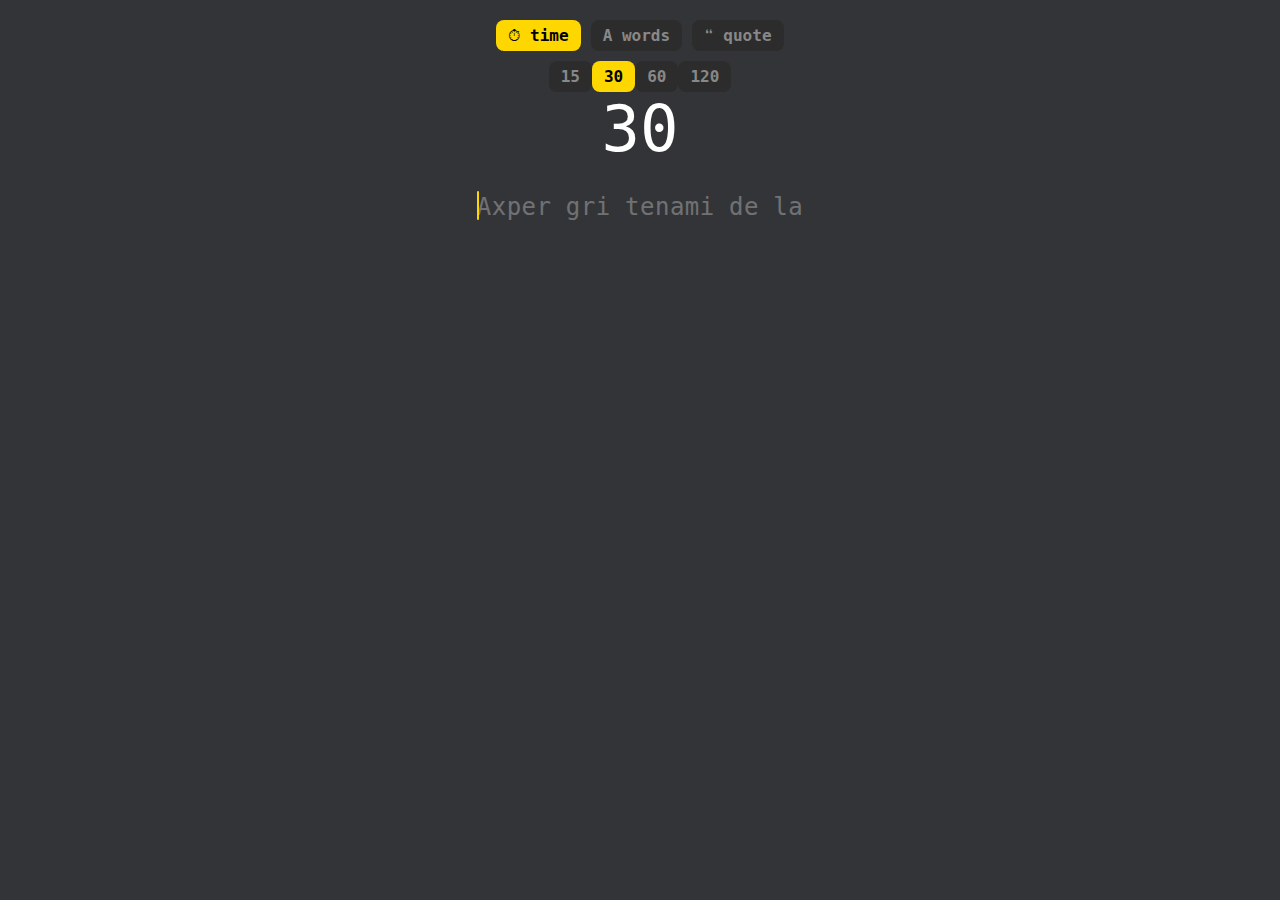
==== index.html @ 045a9df2 "new test 5" ====
<!DOCTYPE html>
<html lang="en">

<head>
  <meta charset="UTF-8" />
  <meta name="viewport" content="width=device-width, initial-scale=1.0" />
  <title>Typing Trainer</title>
  <link rel="stylesheet" href="style.css" />
</head>

<body>
  <!-- Панель переключения режимов -->
  <div id="gameModes">
    <button data-mode="time" class="active">⏱ time</button>
    <button data-mode="words">A words</button>
    <button data-mode="quote">❝ quote</button>
  </div>

  <div id="modeOptions">
    <!-- опции будут добавляться JS'ом -->
  </div>

  <div id="timer">30</div>
  <div id="text"></div>

  <!-- Обёртка для скрытого contenteditable -->
  <div id="inputWrapper">
    <div id="hiddenInput" contenteditable="true" autocapitalize="off" autocorrect="off" spellcheck="false">
    </div>
  </div>

  <div id="resultPanel" style="display:none;">
    <div id="resultContent">
      <h2>Результат</h2>
      <!-- Добавляем элемент для отображения результата -->
      <div id="resultSymbol"></div>
      <p id="wpmValue">WPM: 0</p>
      <p id="accValue">Accuracy: 0%</p>
      <p id="timeValue">Time: 0s</p>
      <button id="closeResultBtn">Закрыть</button>
    </div>
  </div>
  
  <div id="cursor"></div>

  <script src="script.js"></script>
</body>

</html>
---- style.css ----
body {
    margin: 0;
    background: #323437;
    color: #fff;
    font-family: "Roboto Mono", monospace;
    display: flex;
    flex-direction: column;
    align-items: center;
    padding: 20px;
    height: 100vh;
    box-sizing: border-box;
  }
  
  body.noscroll {
    overflow: hidden;
    position: fixed;
    width: 100%;
  }
  
  /* Панель режимов */
  #gameModes {
    display: flex;
    gap: 10px;
    justify-content: center;
    margin-bottom: 10px;
    flex-wrap: wrap;
  }
  
  #gameModes button,
  #modeOptions button {
    background: #2c2c2c;
    color: #888;
    font-family: inherit;
    font-size: 1rem;
    font-weight: 550;
    padding: 6px 12px;
    border: none;
    border-radius: 8px;
    cursor: pointer;
    transition: background 0.2s, color 0.2s;
  }

  #cursor {
    position: fixed;
    width: 2px;
    height: 1.2em;
    background-color: #FFD700;
    animation: blink 1s steps(1) infinite;
    z-index: 10000;
    border-radius: 2px;
    pointer-events: none;
    display: none;
  }
  
  #gameModes button.active,
  #modeOptions button.active {
    background: #FFD700;
    color: #000;
  }
  
  /* Таймер */
  #timer {
    font-size: clamp(2rem, 5vw, 4rem);
    margin-bottom: 20px;
    user-select: none;
  }
  
  /* Контейнер для текста */
  #text {
    font-size: 24px;           /* фиксированный размер (можно заменить на clamp(), если необходимо) */
    line-height: 1.2;          /* фиксированный межстрочный интервал */
    max-width: 60ch;           /* ширина около 60 символов */
    margin: 0 auto;
    padding: 0 50px;
    text-align: left;
    letter-spacing: 0.03em;
    white-space: normal;
    word-break: break-word;
  }
  
  /* Контейнер для слова */
  .wordContainer {
    display: inline-block;
  }
  
  .letter {
    display: inline-block;
    position: relative;
    font-size: inherit;
    line-height: 1.2em;   /* фиксированная высота строки */
    height: 1.2em;        /* фиксированная высота блока */
    letter-spacing: 0.02em;
    transition: all 0.2s;
    opacity: 0.3;
  }
  
  
 
  /* Состояния букв */
  .letter.correct {
    opacity: 1;
    color: white;
  }
  
  .letter.incorrect {
    opacity: 1;
    color: red;
  }
  
  .letter.pending {
    opacity: 0.3;
  }
  
  /* Для пробелов задаем минимальную ширину и те же размеры */
.letter.space {
    min-width: 0.6em;
    line-height: 0.5em;
    height: 1.2em;
  }

  /* Анимация мигания: можно настроить по вкусу */
  @keyframes blink {
    0% { opacity: 1; }
    50% { opacity: 0; }
    100% { opacity: 1; }
  }
  /* Стили для обёртки скрытого input-а */
  #inputWrapper {
    position: fixed;
    top: -9999px;  /* перемещаем за пределы экрана */
    left: -9999px;
    z-index: -100;
    width: 2px;
    height: 2px;
    overflow: hidden;
  }
  
  /* Скрытый input: contenteditable */
  #hiddenInput {
    width: 2px;
    height: 2px;
    opacity: 0.01; /* немного видно, чтобы iOS позволял фокус */
    color: transparent;
    background: transparent;
    caret-color: transparent;
    white-space: nowrap;
  }
  
  /* Стили для панели результата */
  #resultPanel {
    position: fixed;
    top: 0;
    left: 0;
    width: 100%;
    height: 100%;
    background: rgba(0, 0, 0, 0.6);
    display: flex;
    align-items: center;
    justify-content: center;
    z-index: 99999;
  }
  
  #resultContent {
    background: #2c2c2c;
    color: #fff;
    padding: 20px 30px;
    border-radius: 10px;
    max-width: 400px;
    width: 90%;
    text-align: center;
  }
  
  #resultContent h2 {
    margin: 0 0 15px;
  }
  
  #resultContent p {
    margin: 10px 0;
  }
  
  #closeResultBtn {
    background: #FFD700;
    color: #000;
    font-size: 1rem;
    border: none;
    border-radius: 6px;
    padding: 8px 16px;
    cursor: pointer;
    margin-top: 10px;
  }
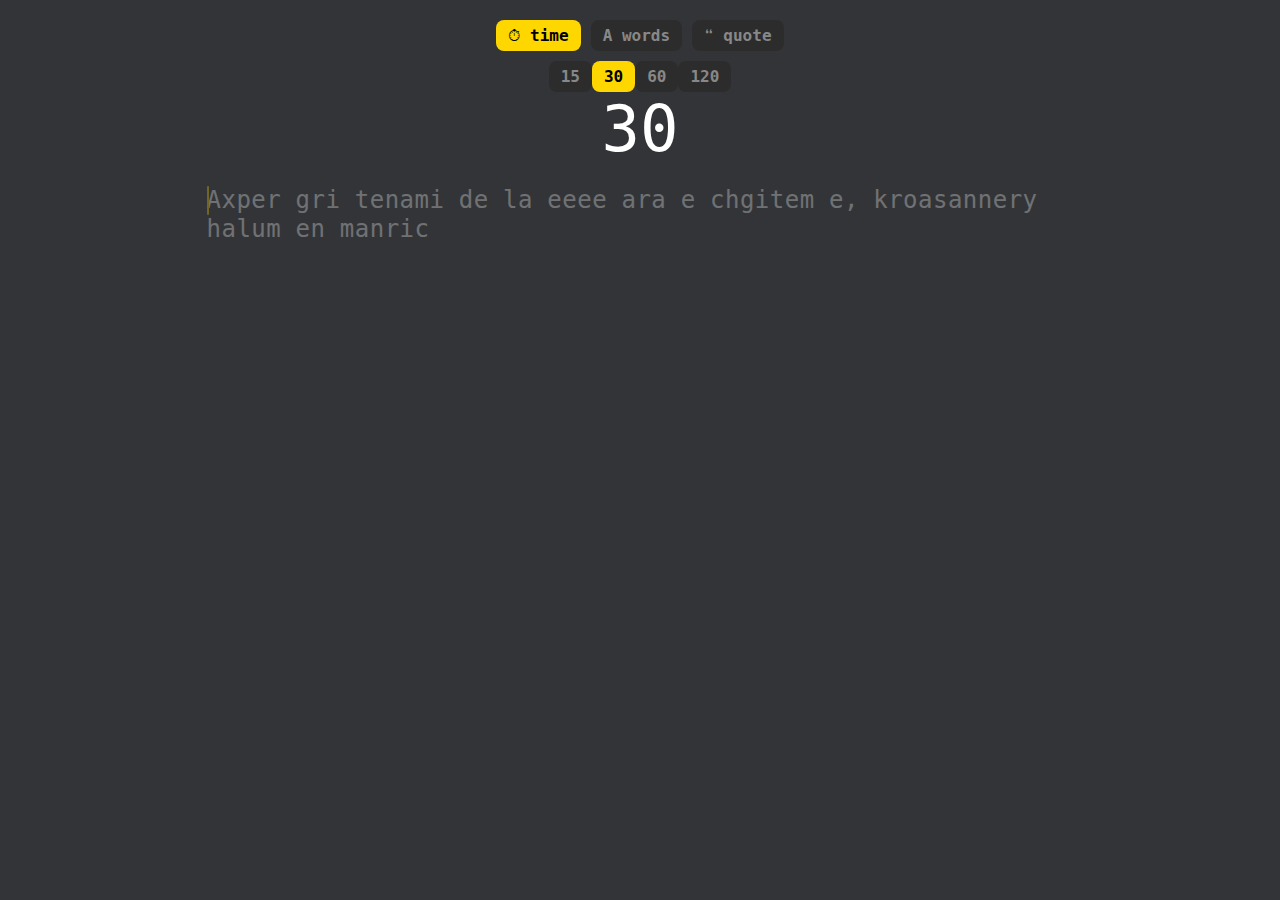
==== commit 21d3f93b: "new test 5" ====
--- a/index.html
+++ b/index.html
@@ -41,7 +41,7 @@
     </div>
   </div>
   
-  <div id="cursor"></div>
+  <!-- <div id="cursor"></div> -->
 
   <script src="script.js"></script>
 </body>
--- a/style.css
+++ b/style.css
@@ -87,14 +87,12 @@
     display: inline-block;
     position: relative;
     font-size: inherit;
-    line-height: 1.2em;   /* фиксированная высота строки */
-    height: 1.2em;        /* фиксированная высота блока */
+    line-height: 1.2em;
+    height: 1.2em;
     letter-spacing: 0.02em;
-    transition: all 0.2s;
     opacity: 0.3;
-  }
-  
-  
+    vertical-align: bottom; /* добавь и сюда — равняет ВСЁ по низу */
+  }
  
   /* Состояния букв */
   .letter.correct {
@@ -111,12 +109,15 @@
     opacity: 0.3;
   }
   
-  /* Для пробелов задаем минимальную ширину и те же размеры */
-.letter.space {
+  .letter.space {
+    display: inline-block;
     min-width: 0.6em;
-    line-height: 0.5em;
-    height: 1.2em;
-  }
+    height: 1.2em;
+    line-height: 1.2em;
+    vertical-align: bottom; /* <— ключ! выравнивание по нижней линии */
+    position: relative;
+  }
+  
 
   /* Анимация мигания: можно настроить по вкусу */
   @keyframes blink {
@@ -188,4 +189,17 @@
     cursor: pointer;
     margin-top: 10px;
   }
+  
+  .letter.active::after {
+    content: '';
+    position: absolute;
+    left: 0;
+    top: 0;
+    width: 2px;
+    height: 1.2em;
+    background-color: #FFD700;
+    animation: blink 1s steps(1) infinite;
+    border-radius: 2px;
+    pointer-events: none;
+  }
   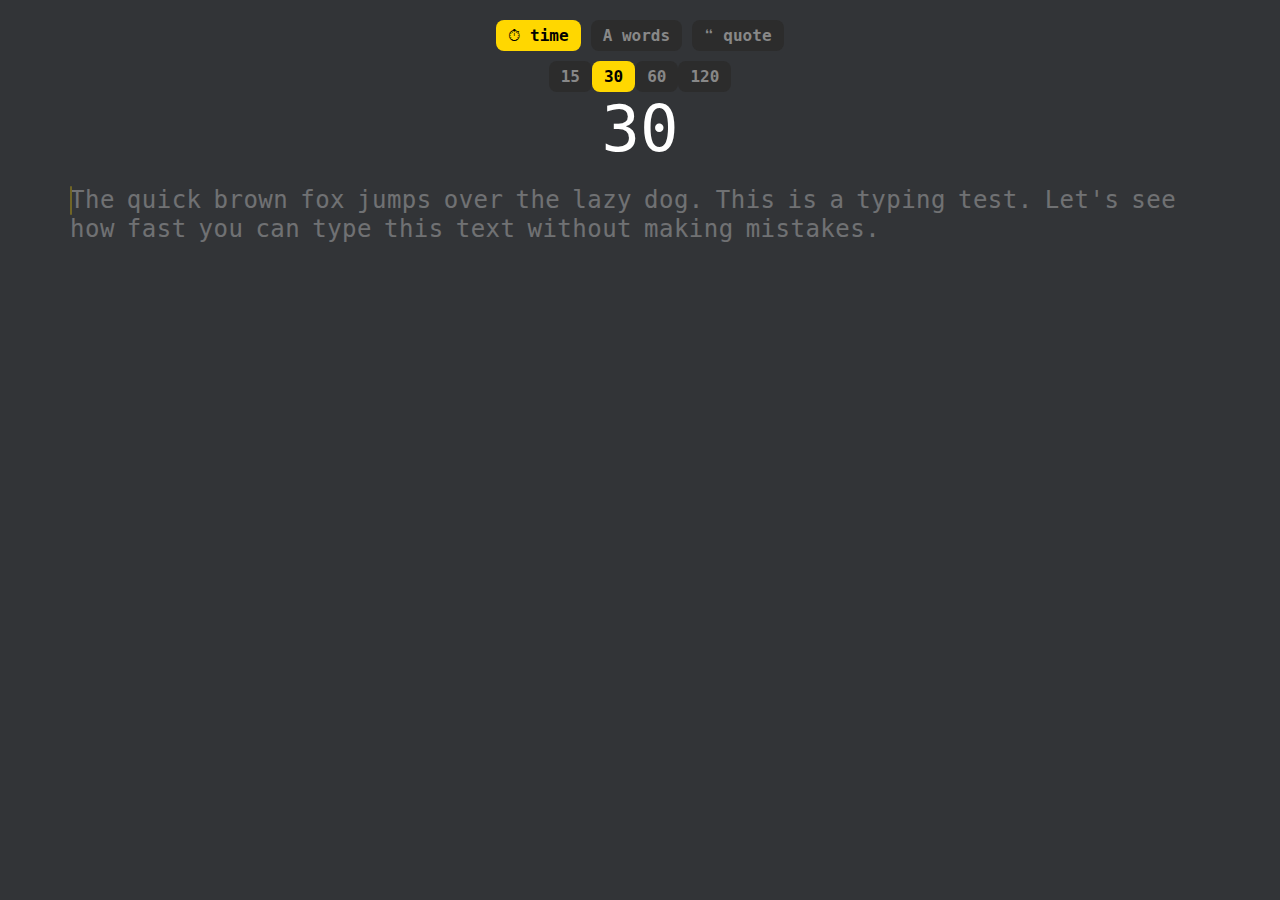
==== commit 30063d77: "new test 5" ====
--- a/index.html
+++ b/index.html
@@ -32,13 +32,15 @@
   <div id="resultPanel" style="display:none;">
     <div id="resultContent">
       <h2>Результат</h2>
-      <!-- Добавляем элемент для отображения результата -->
+      <!-- Добавляем элемент для отображения результата символа (✅ или ❌) -->
       <div id="resultSymbol"></div>
       <p id="wpmValue">WPM: 0</p>
       <p id="accValue">Accuracy: 0%</p>
+      <p id="errorValue">Errors: 0</p>  <!-- Добавили счётчик ошибок -->
       <p id="timeValue">Time: 0s</p>
       <button id="closeResultBtn">Закрыть</button>
     </div>
+    
   </div>
   
   <!-- <div id="cursor"></div> -->
--- a/style.css
+++ b/style.css
@@ -67,16 +67,17 @@
   
   /* Контейнер для текста */
   #text {
-    font-size: 24px;           /* фиксированный размер (можно заменить на clamp(), если необходимо) */
-    line-height: 1.2;          /* фиксированный межстрочный интервал */
-    max-width: 60ch;           /* ширина около 60 символов */
+    font-size: 24px;
+    line-height: 1.2;
+    max-width: 100%;
     margin: 0 auto;
     padding: 0 50px;
     text-align: left;
     letter-spacing: 0.03em;
-    white-space: normal;
-    word-break: break-word;
-  }
+    white-space: pre-wrap; /* Сохраняет пробелы и переносы строк */
+    overflow-wrap: break-word; /* Переносит длинные слова */
+    word-break: break-word; /* Совместимость с другими браузерами */
+}
   
   /* Контейнер для слова */
   .wordContainer {
@@ -110,14 +111,15 @@
   }
   
   .letter.space {
-    display: inline-block;
-    min-width: 0.6em;
-    height: 1.2em;
-    line-height: 1.2em;
-    vertical-align: bottom; /* <— ключ! выравнивание по нижней линии */
+    display: inline-block; /* чтобы элемент занимал собственное пространство */
+    min-width: 0.5em;      /* задаёт минимальную ширину для пробела */
+    height: 1.2em;         /* та же высота, что и у букв */
+    line-height: 1.2em;     /* чтобы текст внутри (если отображается символ) был выровнен */
+    vertical-align: bottom; 
     position: relative;
-  }
-  
+    white-space: nowrap;   /* запрещает перенос строки внутри элемента */
+    overflow: hidden;      /* убираем артефакты */
+}
 
   /* Анимация мигания: можно настроить по вкусу */
   @keyframes blink {
@@ -202,4 +204,8 @@
     border-radius: 2px;
     pointer-events: none;
   }
-  +  
+  .wordGroup {
+    display: inline-block;
+    /* white-space: nowrap; <-- уже в JS, на всякий случай можно продублировать */
+  }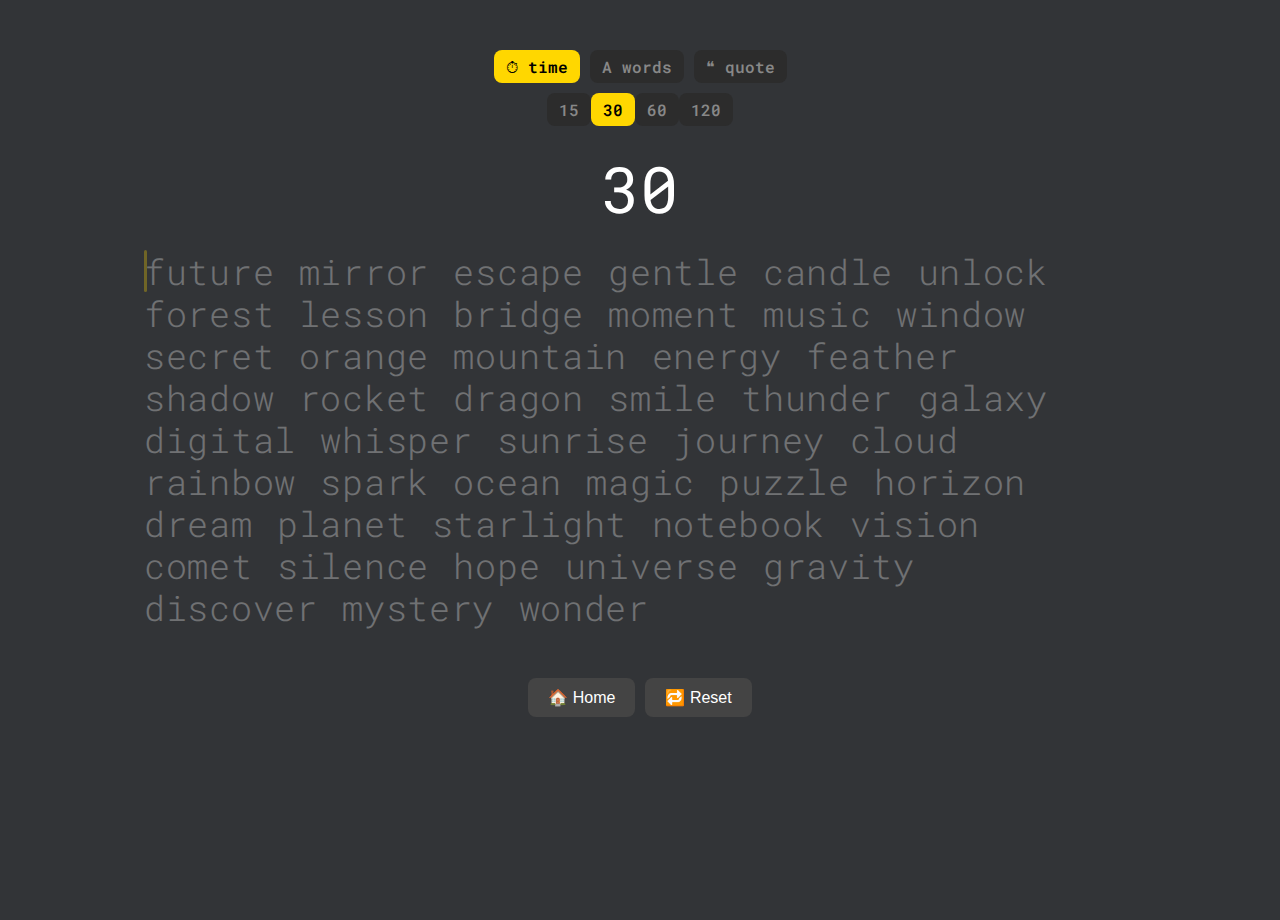
==== commit 9684833e: "anush tesqi 1" ====
--- a/index.html
+++ b/index.html
@@ -2,6 +2,9 @@
 <html lang="en">
 
 <head>
+  <link rel="preconnect" href="https://fonts.googleapis.com">
+<link rel="preconnect" href="https://fonts.gstatic.com" crossorigin>
+<link href="https://fonts.googleapis.com/css2?family=Roboto+Mono:ital,wght@0,100..700;1,100..700&display=swap" rel="stylesheet">
   <meta charset="UTF-8" />
   <meta name="viewport" content="width=device-width, initial-scale=1.0" />
   <title>Typing Trainer</title>
@@ -10,14 +13,16 @@
 
 <body>
   <!-- Панель переключения режимов -->
-  <div id="gameModes">
-    <button data-mode="time" class="active">⏱ time</button>
-    <button data-mode="words">A words</button>
-    <button data-mode="quote">❝ quote</button>
-  </div>
+  <div id="modePanel">
+    <div id="gameModes">
+      <button data-mode="time" class="active">⏱ time</button>
+      <button data-mode="words">A words</button>
+      <button data-mode="quote">❝ quote</button>
+    </div>
 
-  <div id="modeOptions">
-    <!-- опции будут добавляться JS'ом -->
+    <div id="modeOptions">
+      <!-- опции будут добавляться JS'ом -->
+    </div>
   </div>
 
   <div id="timer">30</div>
@@ -31,19 +36,22 @@
 
   <div id="resultPanel" style="display:none;">
     <div id="resultContent">
-      <h2>Результат</h2>
+      <h2>Result</h2>
       <!-- Добавляем элемент для отображения результата символа (✅ или ❌) -->
       <div id="resultSymbol"></div>
       <p id="wpmValue">WPM: 0</p>
       <p id="accValue">Accuracy: 0%</p>
       <p id="errorValue">Errors: 0</p>  <!-- Добавили счётчик ошибок -->
       <p id="timeValue">Time: 0s</p>
-      <button id="closeResultBtn">Закрыть</button>
+      <button id="closeResultBtn">Close</button>
     </div>
     
   </div>
   
-  <!-- <div id="cursor"></div> -->
+  <div id="bottomControls">
+    <button id="homeBtn">🏠 Home</button>
+    <button id="resetBtn">🔁 Reset</button>
+  </div>
 
   <script src="script.js"></script>
 </body>
--- a/style.css
+++ b/style.css
@@ -2,12 +2,13 @@
     margin: 0;
     background: #323437;
     color: #fff;
-    font-family: "Roboto Mono", monospace;
+    font-family: "Roboto Mono", "Roboto Mono", "Vazirmatn", monospace;
     display: flex;
     flex-direction: column;
     align-items: center;
     padding: 20px;
     height: 100vh;
+    margin-bottom: 20px;
     box-sizing: border-box;
   }
   
@@ -30,7 +31,7 @@
   #modeOptions button {
     background: #2c2c2c;
     color: #888;
-    font-family: inherit;
+    font-family: "Roboto Mono", "Roboto Mono", "Vazirmatn", monospace;
     font-size: 1rem;
     font-weight: 550;
     padding: 6px 12px;
@@ -39,6 +40,18 @@
     cursor: pointer;
     transition: background 0.2s, color 0.2s;
   }
+  
+  #modePanel {
+    display: flex;
+    flex-direction: column;
+    align-items: center;
+    justify-content: center;
+    gap: 5x; /* расстояние между блоками */
+    margin-top: 30px;
+    margin-bottom: 20px;
+    text-align: center;
+  }
+  
 
   #cursor {
     position: fixed;
@@ -67,12 +80,17 @@
   
   /* Контейнер для текста */
   #text {
-    font-size: 24px;
+    font-family: "Roboto Mono", monospace;
+    font-optical-sizing: auto;
+    font-weight: 300;
+    font-style: normal;
+    font-size: 35px;
     line-height: 1.2;
-    max-width: 100%;
+    max-width: 80%;
     margin: 0 auto;
     padding: 0 50px;
     text-align: left;
+    margin-bottom: 30px;
     letter-spacing: 0.03em;
     white-space: pre-wrap; /* Сохраняет пробелы и переносы строк */
     overflow-wrap: break-word; /* Переносит длинные слова */
@@ -98,11 +116,13 @@
   /* Состояния букв */
   .letter.correct {
     opacity: 1;
+    transition: color 0.3s ease, opacity 0.3s ease;
     color: white;
   }
   
   .letter.incorrect {
     opacity: 1;
+    transition: color 0.3s ease, opacity 0.3s ease;
     color: red;
   }
   
@@ -112,7 +132,7 @@
   
   .letter.space {
     display: inline-block; /* чтобы элемент занимал собственное пространство */
-    min-width: 0.5em;      /* задаёт минимальную ширину для пробела */
+    min-width: 0.7em;      /* задаёт минимальную ширину для пробела */
     height: 1.2em;         /* та же высота, что и у букв */
     line-height: 1.2em;     /* чтобы текст внутри (если отображается символ) был выровнен */
     vertical-align: bottom; 
@@ -129,28 +149,27 @@
   }
   /* Стили для обёртки скрытого input-а */
   #inputWrapper {
-    position: fixed;
-    top: -9999px;  /* перемещаем за пределы экрана */
-    left: -9999px;
-    z-index: -100;
-    width: 2px;
-    height: 2px;
-    overflow: hidden;
+    position: absolute;
+    top: 0;
+    left: 0;
+    width: 1px;
+    height: 1px;
+    opacity: 0;             /* полностью прозрачный */
+    pointer-events: auto;   /* важно, чтобы мог получить фокус */
   }
   
   /* Скрытый input: contenteditable */
   #hiddenInput {
-    width: 2px;
-    height: 2px;
-    opacity: 0.01; /* немного видно, чтобы iOS позволял фокус */
-    color: transparent;
+    width: 100%;
+    height: 100%;
     background: transparent;
-    caret-color: transparent;
-    white-space: nowrap;
-  }
+    caret-color: transparent; /* если не хотите видеть курсор */
+  }
+  
   
   /* Стили для панели результата */
   #resultPanel {
+    animation: fadeIn 0.3s ease forwards;
     position: fixed;
     top: 0;
     left: 0;
@@ -171,6 +190,7 @@
     max-width: 400px;
     width: 90%;
     text-align: center;
+    animation: slideUp 0.3s ease forwards;
   }
   
   #resultContent h2 {
@@ -197,7 +217,7 @@
     position: absolute;
     left: 0;
     top: 0;
-    width: 2px;
+    width: 3px;
     height: 1.2em;
     background-color: #FFD700;
     animation: blink 1s steps(1) infinite;
@@ -208,4 +228,71 @@
   .wordGroup {
     display: inline-block;
     /* white-space: nowrap; <-- уже в JS, на всякий случай можно продублировать */
-  }+  }
+
+  /* Начальное состояние (когда видимо) */
+#resultPanel.show {
+  display: flex;
+  animation: fadeIn 0.3s ease forwards;
+}
+
+#resultContent.show {
+  animation: slideUp 0.3s ease forwards;
+}
+
+/* При закрытии */
+#resultPanel.hide {
+  animation: fadeOut 0.3s ease forwards;
+}
+
+#resultContent.hide {
+  animation: slideDown 0.3s ease forwards;
+}
+
+/* Анимации */
+@keyframes fadeIn {
+  from { opacity: 0; }
+  to   { opacity: 1; }
+}
+
+@keyframes fadeOut {
+  from { opacity: 1; }
+  to   { opacity: 0; }
+}
+
+@keyframes slideUp {
+  from { opacity: 0; transform: translateY(40px) scale(0.95); }
+  to   { opacity: 1; transform: translateY(0) scale(1); }
+}
+
+@keyframes slideDown {
+  from { opacity: 1; transform: translateY(0) scale(1); }
+  to   { opacity: 0; transform: translateY(40px) scale(0.95); }
+}
+
+#modePanel.hidden {
+  display: none;
+}
+
+#bottomControls {
+  margin-top: 20px;
+  display: flex;
+  gap: 10px;
+  justify-content: center;
+}
+
+#bottomControls button {
+  padding: 10px 20px;
+  border: none;
+  border-radius: 8px;
+  background-color: #444;
+  color: #fff;
+  font-size: 16px;
+  cursor: pointer;
+  transition: background 0.2s ease;
+}
+
+#bottomControls button:hover {
+  background-color: #666;
+}
+
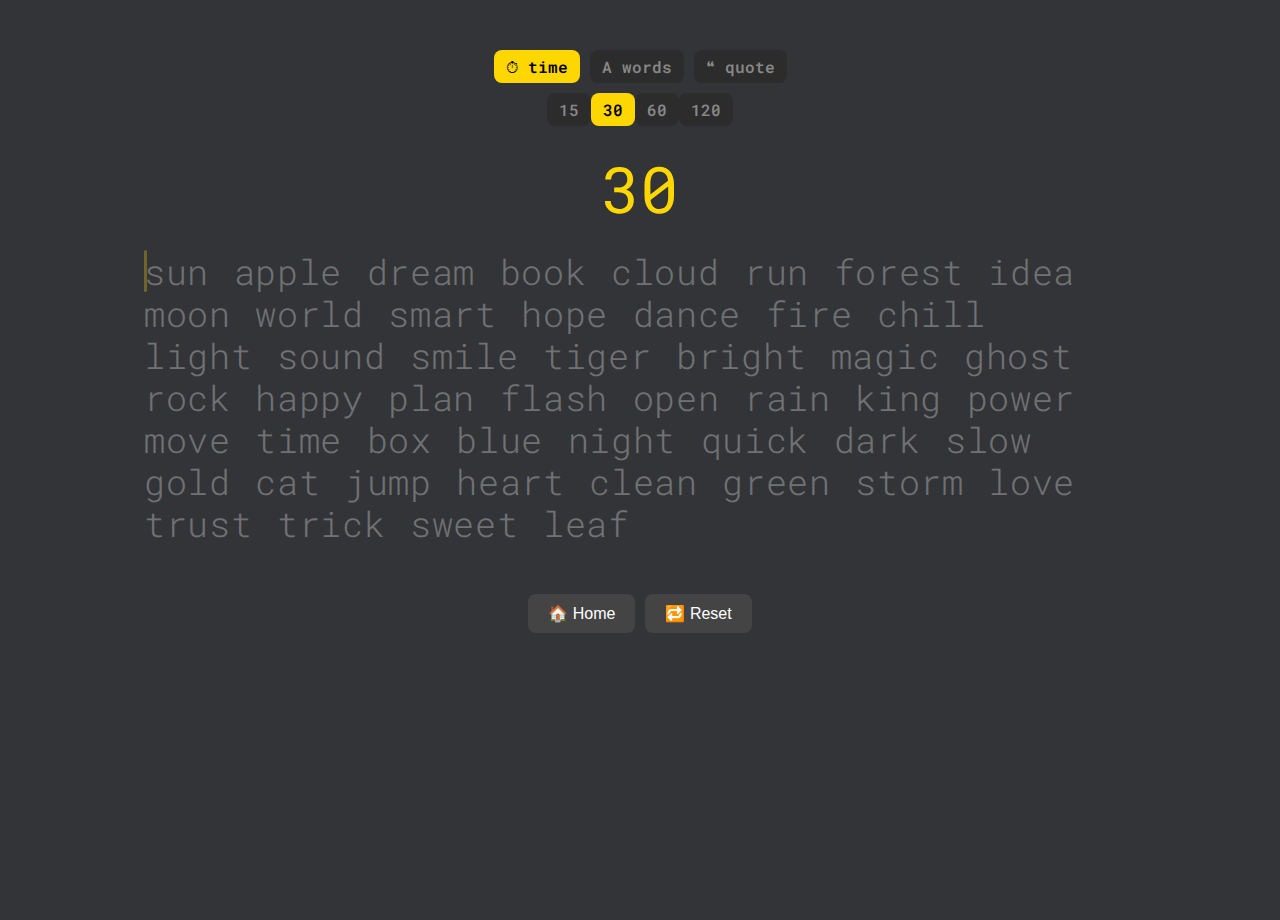
==== commit b2e94c2b: "anush tesqi 1" ====
--- a/index.html
+++ b/index.html
@@ -52,6 +52,7 @@
     <button id="homeBtn">🏠 Home</button>
     <button id="resetBtn">🔁 Reset</button>
   </div>
+  
 
   <script src="script.js"></script>
 </body>
--- a/style.css
+++ b/style.css
@@ -73,6 +73,7 @@
   
   /* Таймер */
   #timer {
+    color: #FFD700;
     font-size: clamp(2rem, 5vw, 4rem);
     margin-bottom: 20px;
     user-select: none;
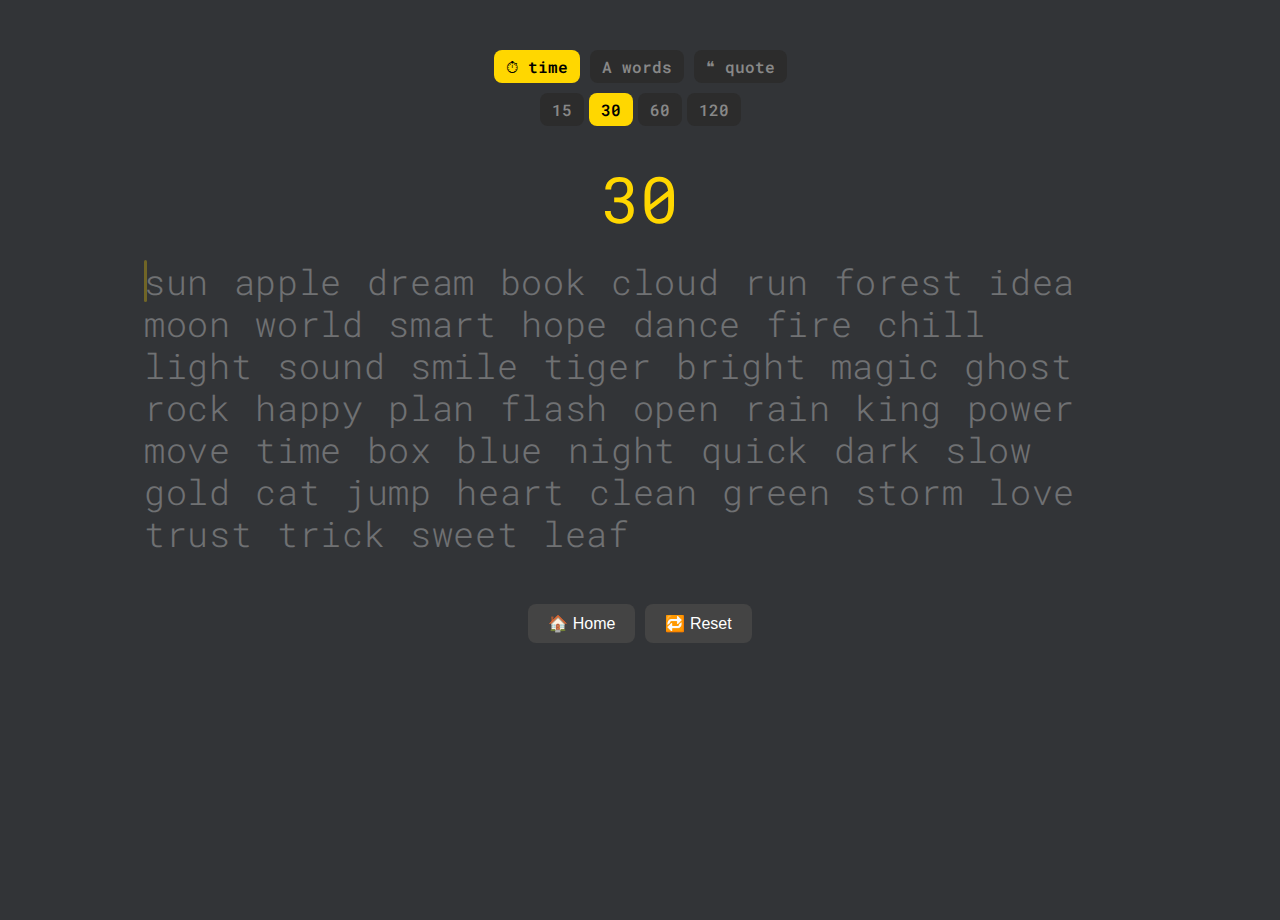
==== commit 87b41725: "sharunakum enq" ====
--- a/index.html
+++ b/index.html
@@ -38,7 +38,7 @@
     <div id="resultContent">
       <h2>Result</h2>
       <!-- Добавляем элемент для отображения результата символа (✅ или ❌) -->
-      <div id="resultSymbol"></div>
+      <!-- <div id="resultSymbol"></div> -->
       <p id="wpmValue">WPM: 0</p>
       <p id="accValue">Accuracy: 0%</p>
       <p id="errorValue">Errors: 0</p>  <!-- Добавили счётчик ошибок -->
--- a/style.css
+++ b/style.css
@@ -41,6 +41,11 @@
     transition: background 0.2s, color 0.2s;
   }
   
+  #gameModes button.active,
+  #modeOptions button.active {
+    background: #FFD700;
+    color: #000;
+  }
   #modePanel {
     display: flex;
     flex-direction: column;
@@ -53,6 +58,14 @@
   }
   
 
+  #modeOptions
+  {
+    display: flex;
+    gap: 5px;
+    justify-content: center;
+    margin-bottom: 10px;
+    flex-wrap: wrap;
+  }
   #cursor {
     position: fixed;
     width: 2px;
@@ -65,11 +78,6 @@
     display: none;
   }
   
-  #gameModes button.active,
-  #modeOptions button.active {
-    background: #FFD700;
-    color: #000;
-  }
   
   /* Таймер */
   #timer {
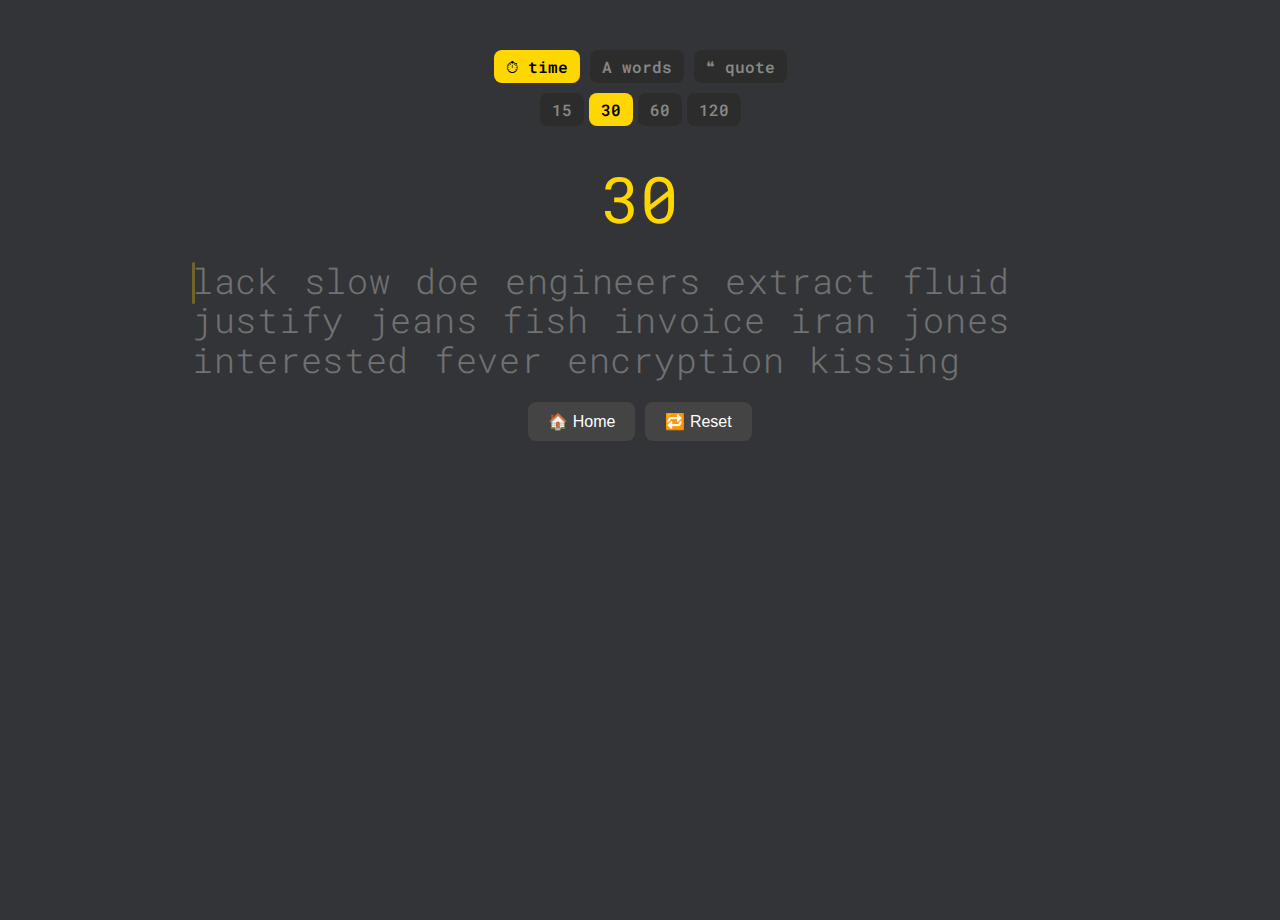
==== commit bc27f1a0: "Kantrolni 1" ====
--- a/index.html
+++ b/index.html
@@ -26,7 +26,9 @@
   </div>
 
   <div id="timer">30</div>
-  <div id="text"></div>
+  <div id="lineScrollWrapper">
+    <div id="text"></div>
+  </div>
 
   <!-- Обёртка для скрытого contenteditable -->
   <div id="inputWrapper">
--- a/style.css
+++ b/style.css
@@ -90,21 +90,28 @@
   /* Контейнер для текста */
   #text {
     font-family: "Roboto Mono", monospace;
-    font-optical-sizing: auto;
+    font-size: 2.2rem;
+    line-height: 2.1rem;
+    letter-spacing: 0.03em;
     font-weight: 300;
-    font-style: normal;
-    font-size: 35px;
-    line-height: 1.2;
-    max-width: 80%;
-    margin: 0 auto;
-    padding: 0 50px;
-    text-align: left;
-    margin-bottom: 30px;
-    letter-spacing: 0.03em;
-    white-space: pre-wrap; /* Сохраняет пробелы и переносы строк */
-    overflow-wrap: break-word; /* Переносит длинные слова */
-    word-break: break-word; /* Совместимость с другими браузерами */
-}
+    white-space: pre-wrap;
+    overflow-wrap: break-word;
+    word-break: break-word;
+  
+    max-width: clamp(300px, 70vw, 1200px);
+         /* фиксированная ширина, как у monkeytype */
+    margin: 0 auto 30px auto; /* центрирует сам блок */
+    padding: 0 20px;          /* небольшой отступ */
+  
+    max-height: calc(2.4rem * 3);
+    overflow: hidden;
+    position: relative;
+    padding-bottom: 12px;
+    transition: transform 0.15s ease-in-out;
+    /* transition: transform 0.2s ease; */
+  }
+  
+  
   
   /* Контейнер для слова */
   .wordContainer {
@@ -115,11 +122,12 @@
     display: inline-block;
     position: relative;
     font-size: inherit;
-    line-height: 1.2em;
-    height: 1.2em;
+    font-size: 2.2rem;
+    line-height: 2.4rem;
+    height: 2.4rem;
     letter-spacing: 0.02em;
     opacity: 0.3;
-    vertical-align: bottom; /* добавь и сюда — равняет ВСЁ по низу */
+    vertical-align: middle; /* добавь и сюда — равняет ВСЁ по низу */
   }
  
   /* Состояния букв */
@@ -142,12 +150,13 @@
   .letter.space {
     display: inline-block; /* чтобы элемент занимал собственное пространство */
     min-width: 0.7em;      /* задаёт минимальную ширину для пробела */
-    height: 1.2em;         /* та же высота, что и у букв */
-    line-height: 1.2em;     /* чтобы текст внутри (если отображается символ) был выровнен */
+    height: 2.4rem;         /* та же высота, что и у букв */
+    line-height: 2.4rem;     /* чтобы текст внутри (если отображается символ) был выровнен */
     vertical-align: bottom; 
     position: relative;
     white-space: nowrap;   /* запрещает перенос строки внутри элемента */
     overflow: hidden;      /* убираем артефакты */
+   
 }
 
   /* Анимация мигания: можно настроить по вкусу */
@@ -236,9 +245,8 @@
   
   .wordGroup {
     display: inline-block;
-    /* white-space: nowrap; <-- уже в JS, на всякий случай можно продублировать */
-  }
-
+    white-space: nowrap;
+  }
   /* Начальное состояние (когда видимо) */
 #resultPanel.show {
   display: flex;
@@ -305,3 +313,21 @@
   background-color: #666;
 }
 
+#lineScrollWrapper {
+  max-height: calc(2.4rem * 3); /* немного больше трёх строк */
+  overflow: hidden;
+  position: relative;
+  padding-bottom: 0.4rem; /* дополнительное пространство снизу */
+}
+
+
+
+.lineGroup {
+  display: flex;
+  flex-wrap: wrap;
+  gap: 8px;
+  height: 2.4rem;
+  line-height: 2.4rem;
+  box-sizing: border-box;
+}
+
